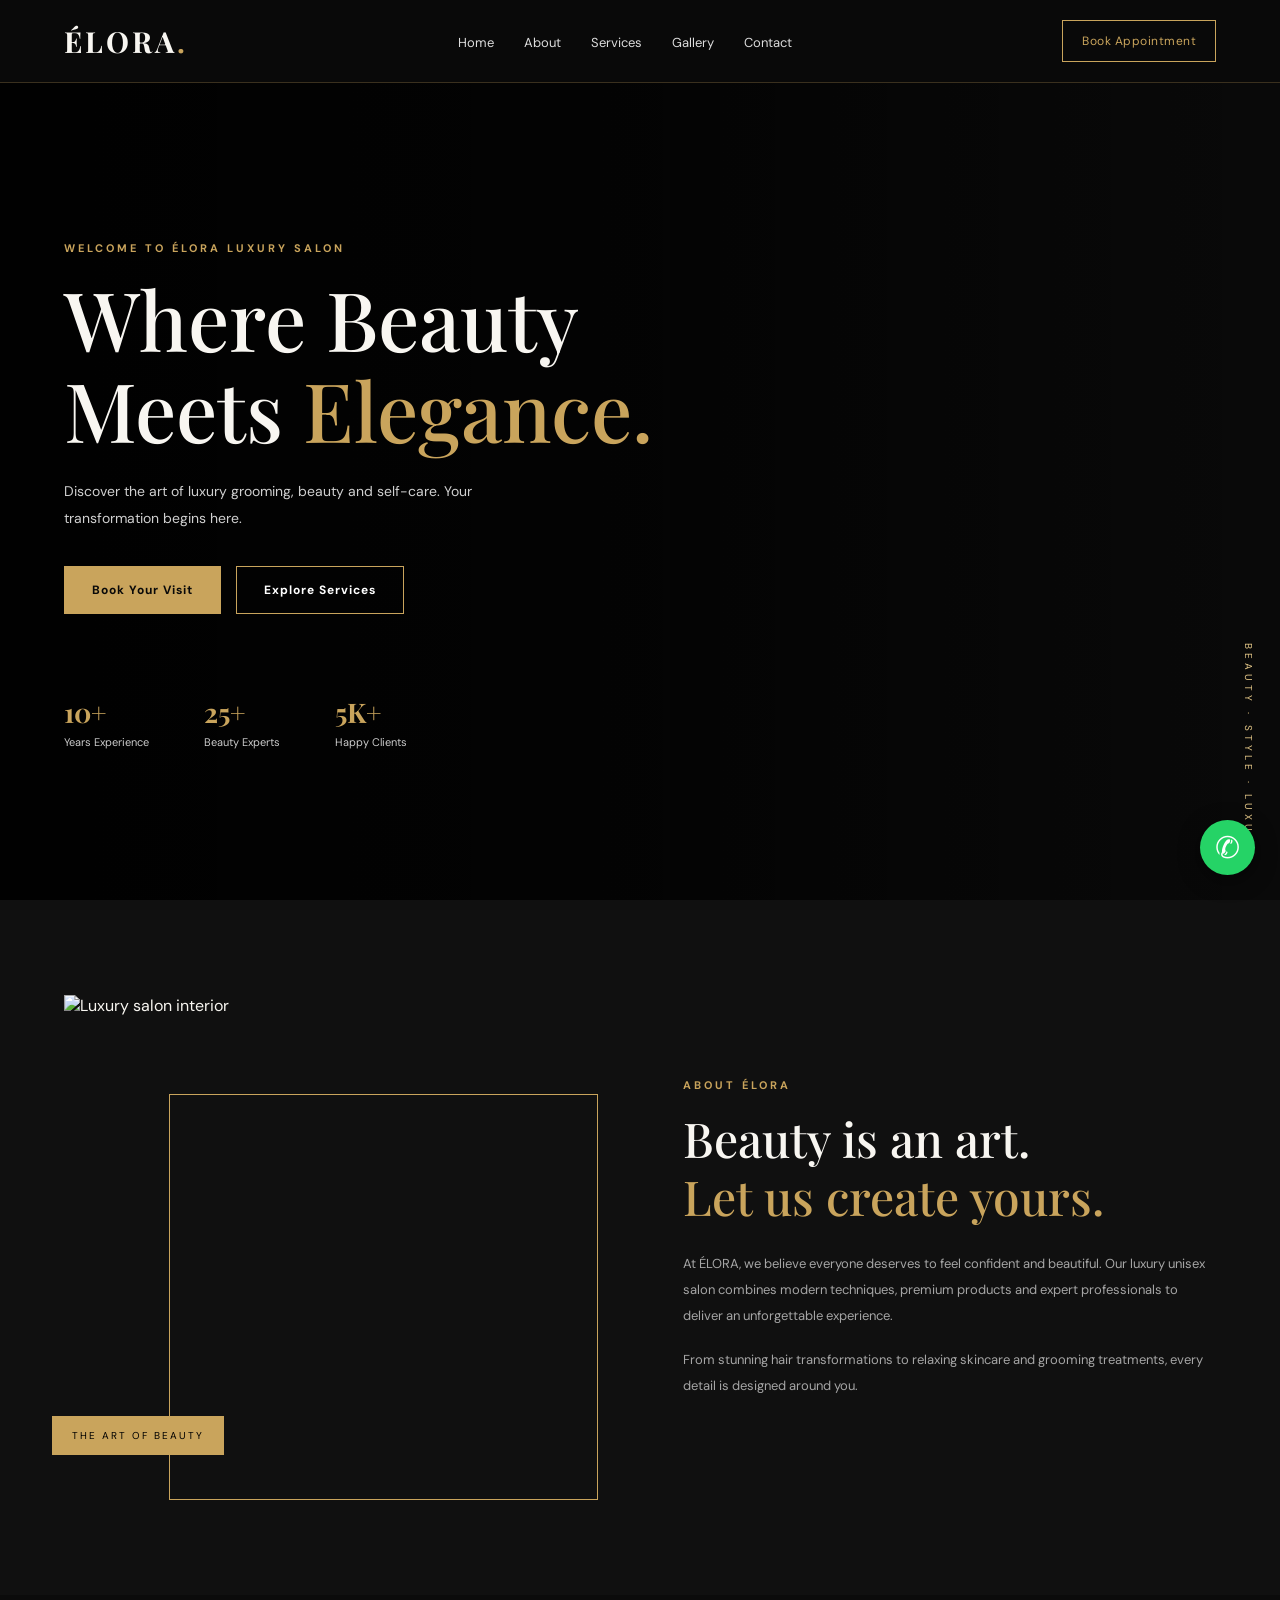
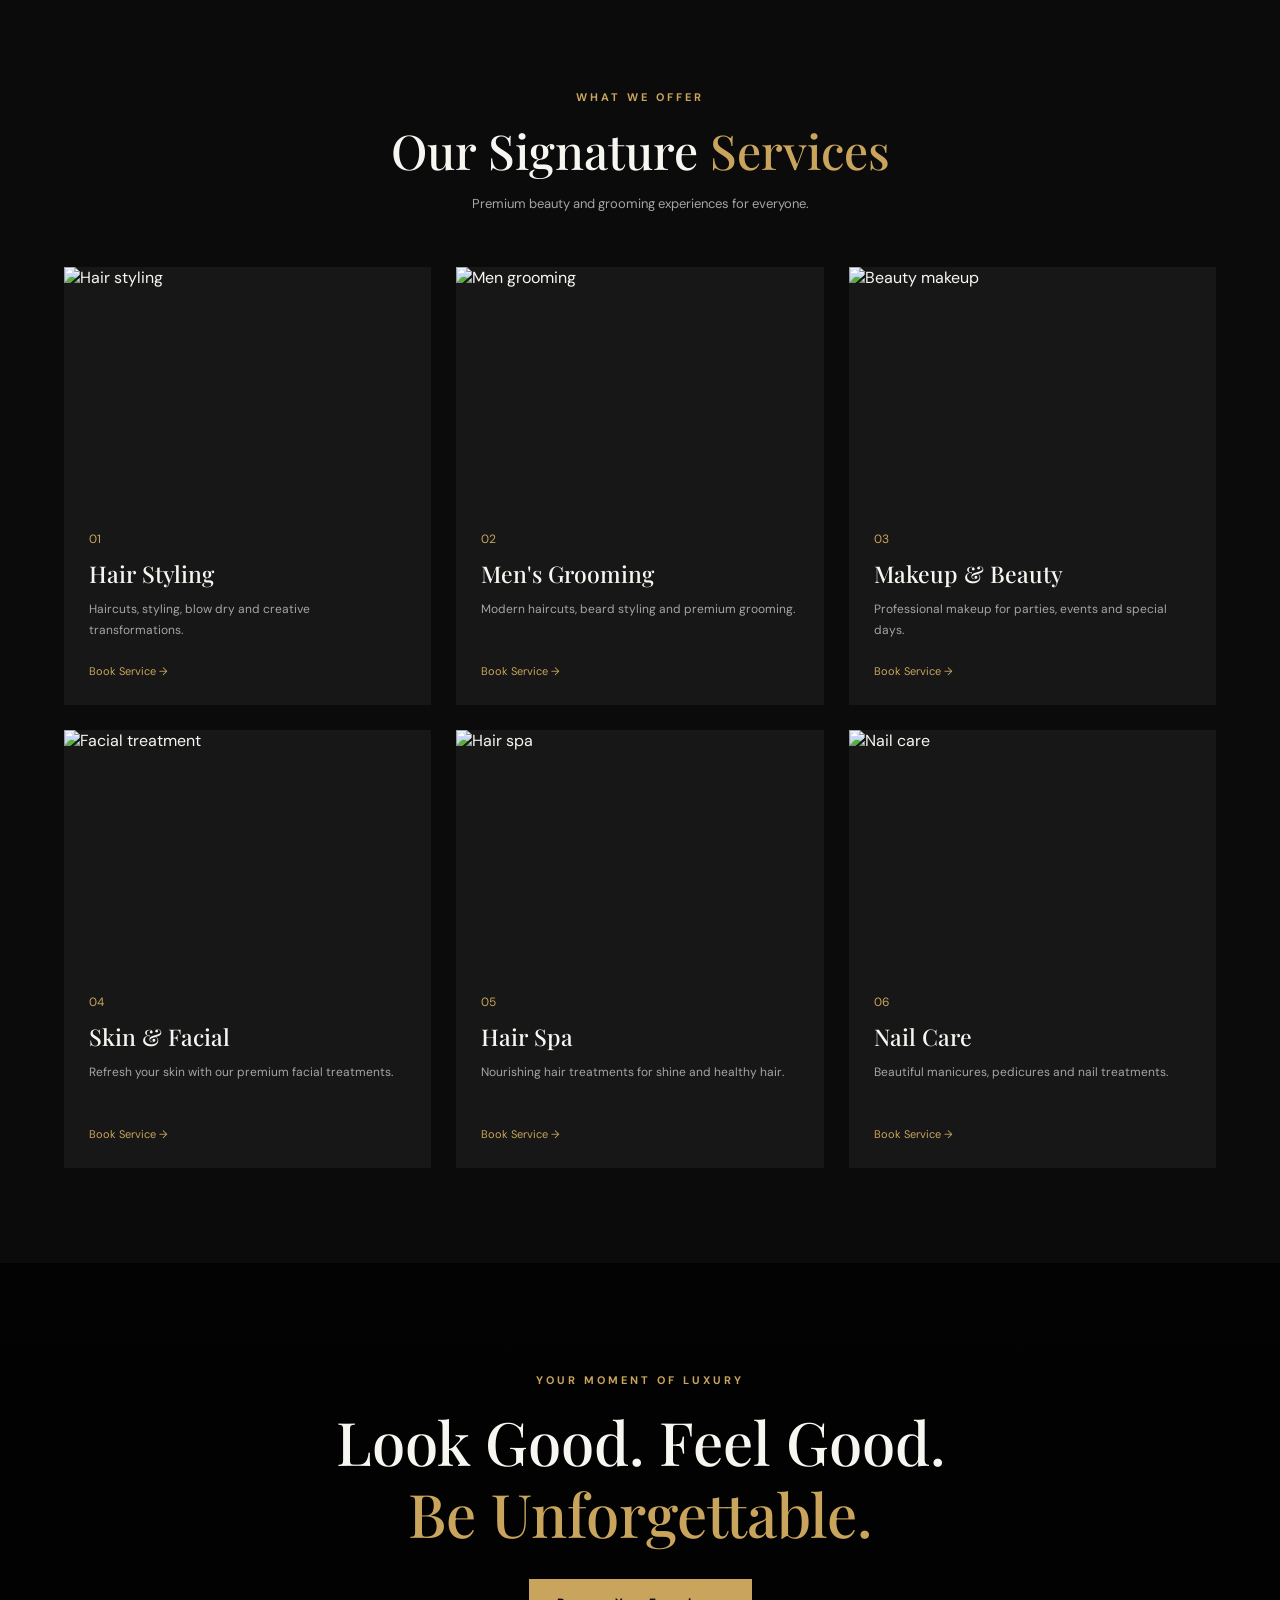
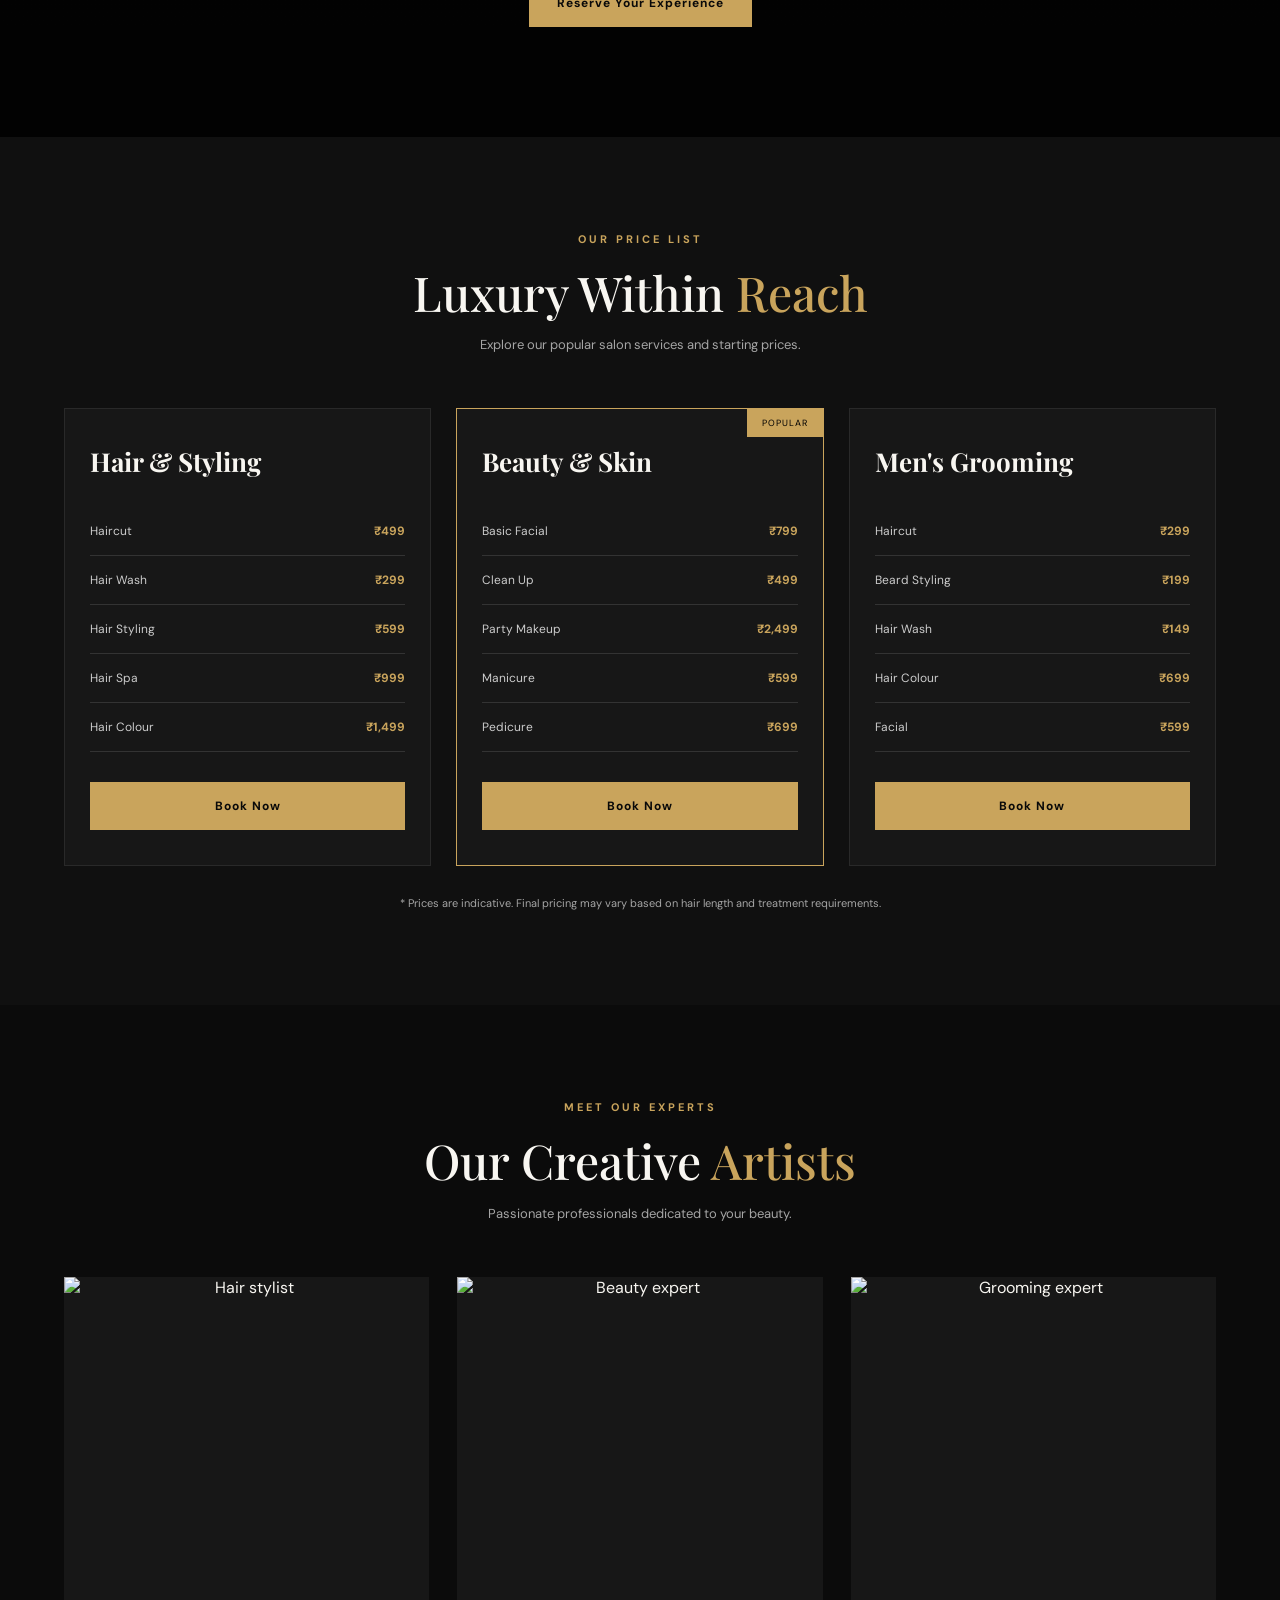
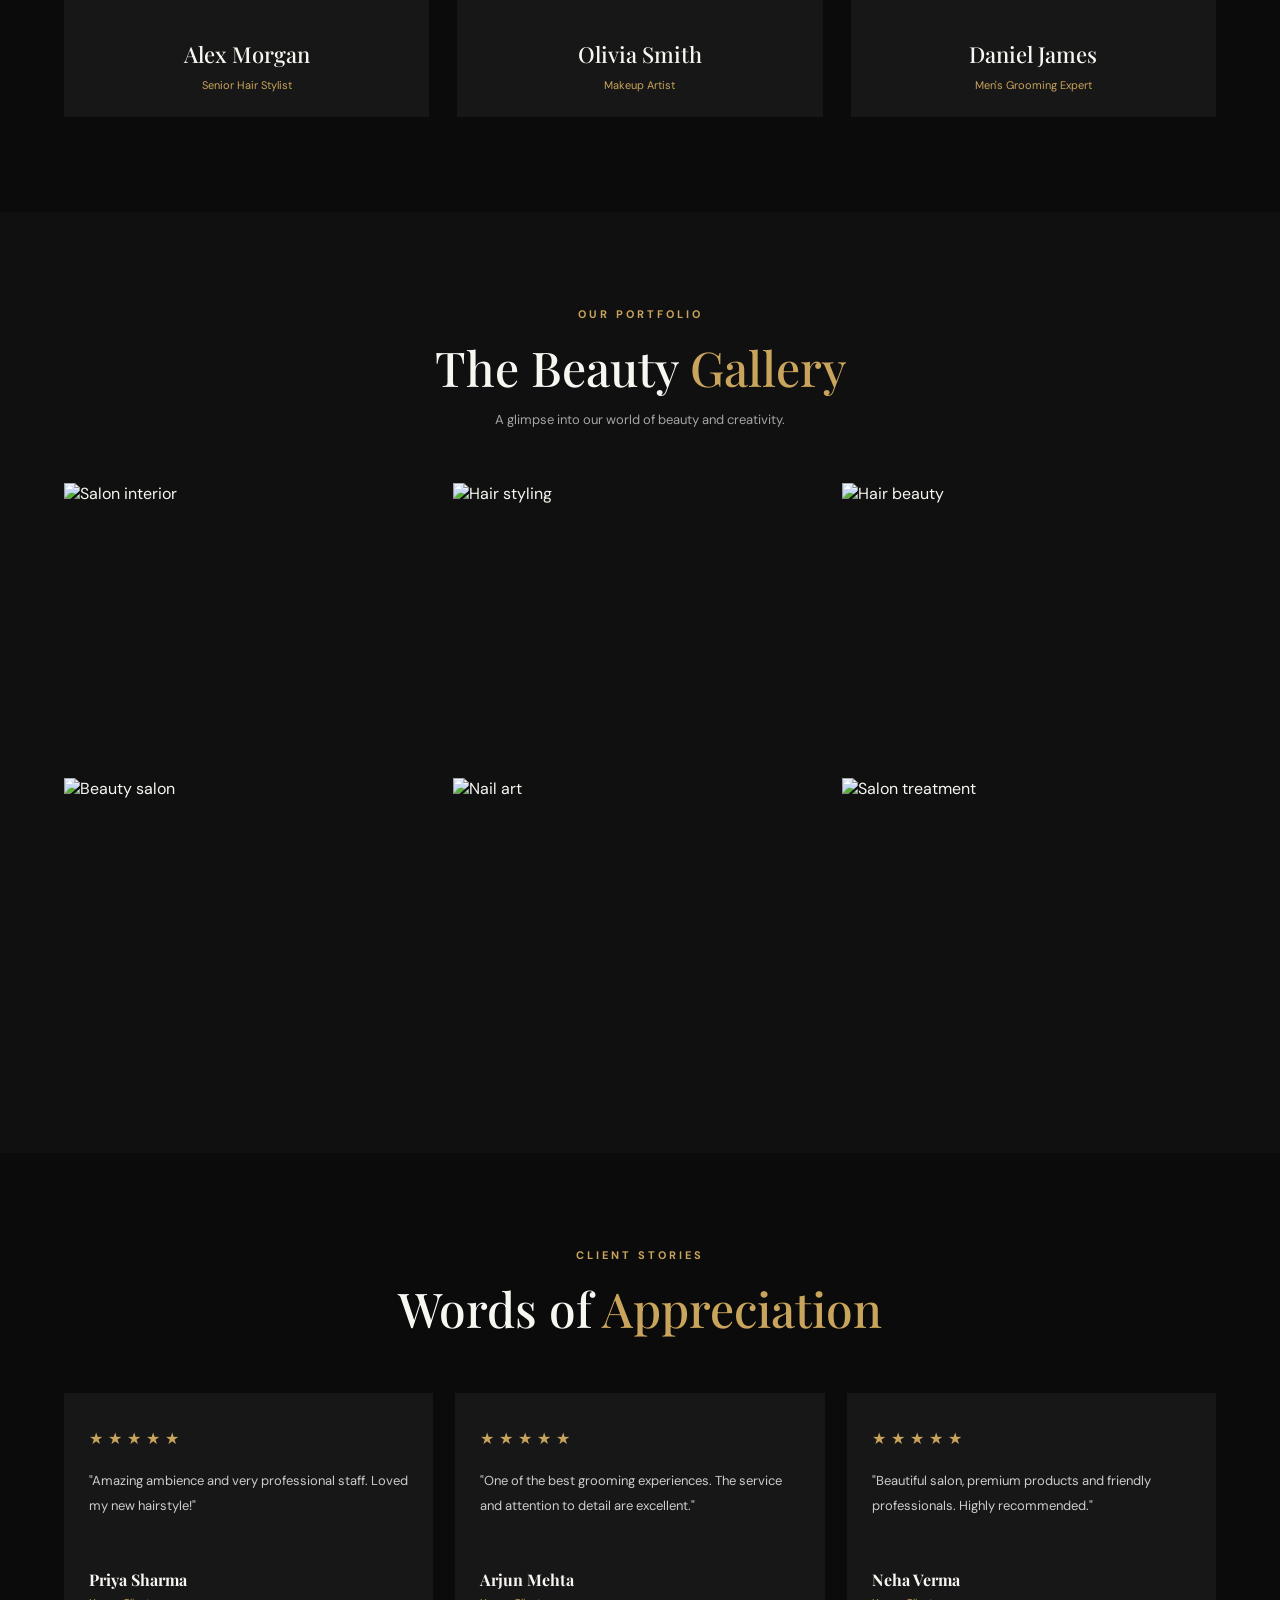
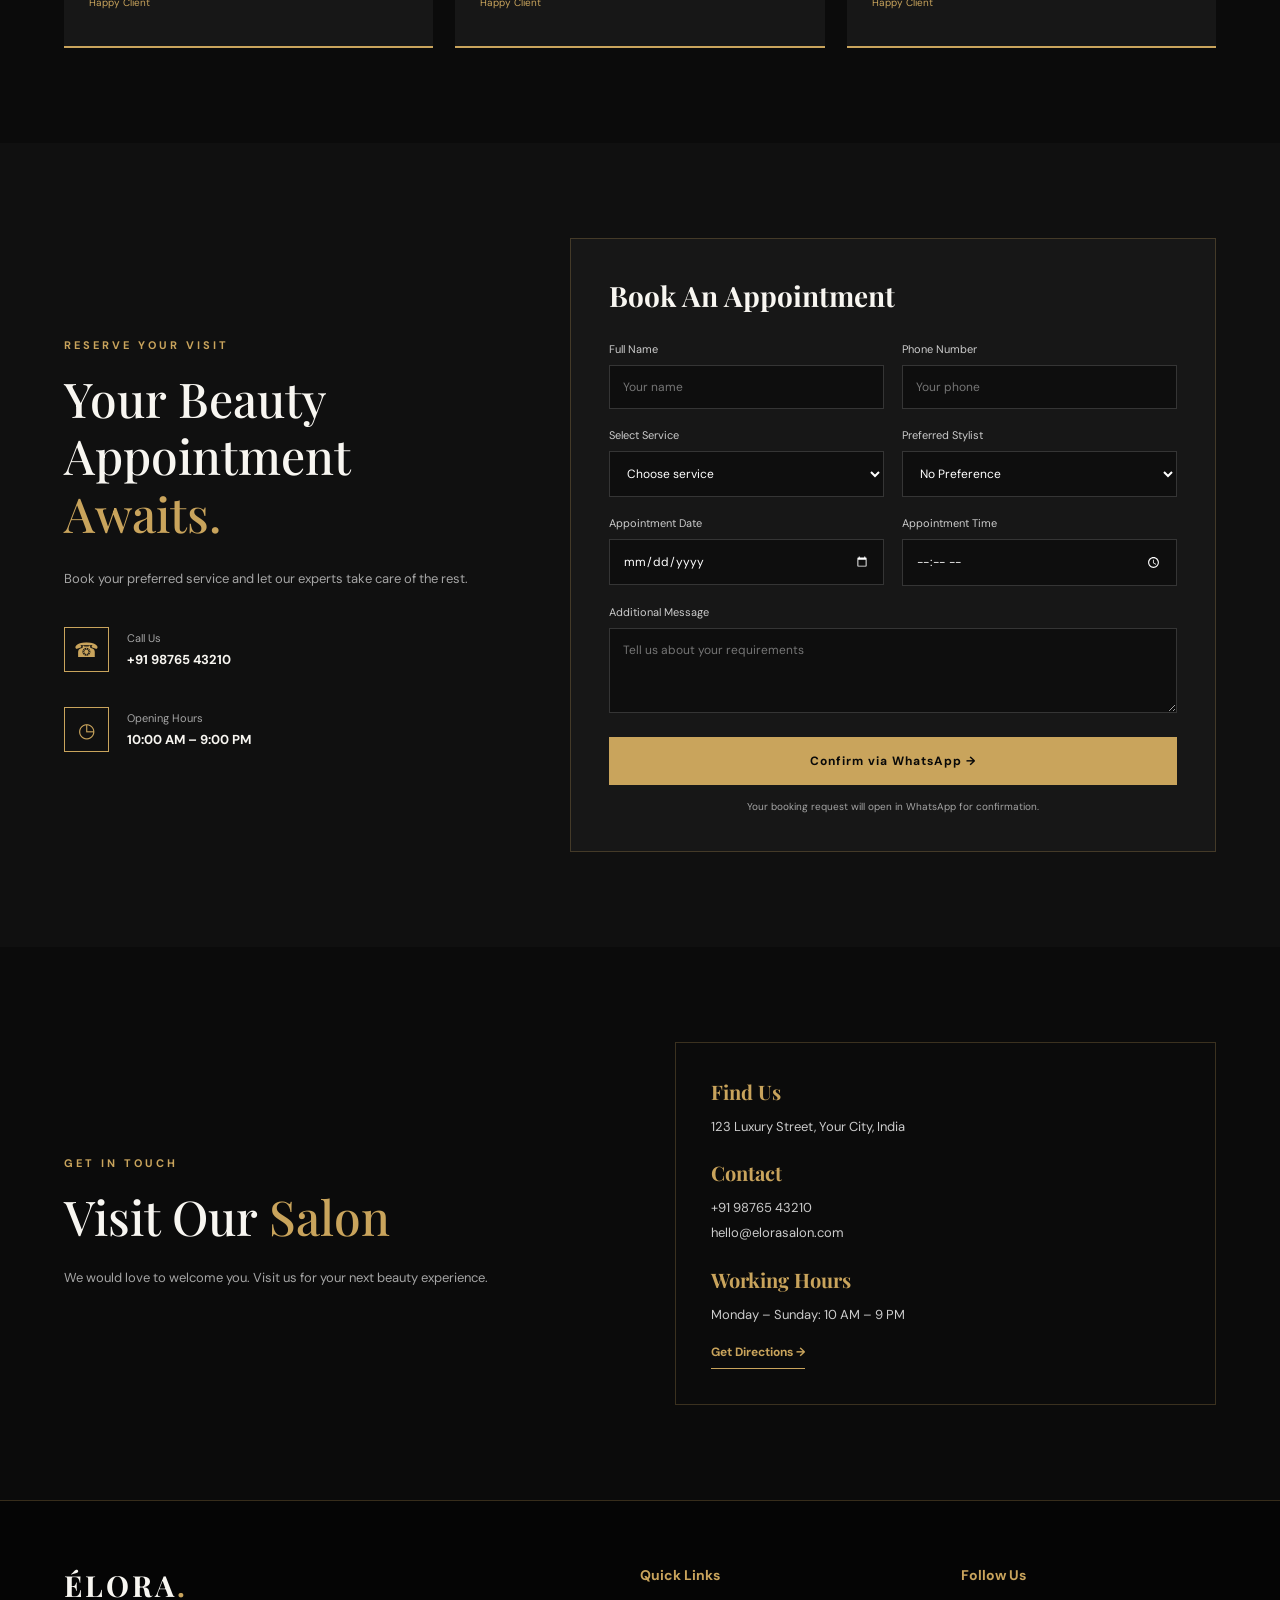
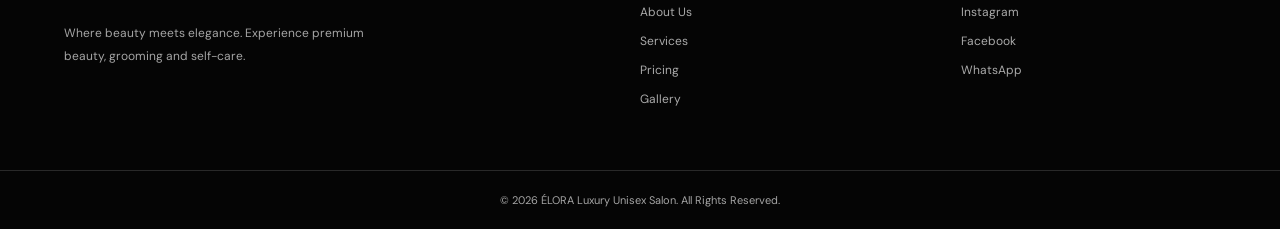
==== index.html @ eaf3b462 "intial website" ====
<!DOCTYPE html>
<html lang="en">
<head>
    <meta charset="UTF-8">
    <meta name="viewport" content="width=device-width, initial-scale=1.0">
    <meta name="description" content="Experience luxury hair, beauty, skincare and grooming services at our premium unisex salon.">
    <title>ÉLORA | Luxury Unisex Salon</title>

    <link rel="preconnect" href="https://fonts.googleapis.com">
    <link rel="preconnect" href="https://fonts.gstatic.com" crossorigin>
    <link href="https://fonts.googleapis.com/css2?family=DM+Sans:wght@400;500;600;700&family=Playfair+Display:wght@400;500;600;700&display=swap" rel="stylesheet">

    <link rel="stylesheet" href="style.css">
</head>
<body>

<!-- PRELOADER -->
<div class="loader" id="loader">
    <h2>ÉLORA<span>.</span></h2>
</div>

<!-- NAVBAR -->
<header class="header" id="header">
    <nav class="navbar container">
        <a href="#home" class="logo">ÉLORA<span>.</span></a>

        <ul class="nav-links" id="navLinks">
            <li><a href="#home">Home</a></li>
            <li><a href="about.html">About</a></li>
            <li><a href="service.html">Services</a></li>
            <li><a href="gallery.html">Gallery</a></li>
            <li><a href="contact.html">Contact</a></li>
        </ul>

        <a href="appointment.html" class="nav-btn">Book Appointment</a>

        <button class="menu-toggle" id="menuToggle" aria-label="Open navigation">
            <span></span><span></span><span></span>
        </button>
    </nav>
</header>

<!-- HERO -->
<section class="hero" id="home">
    <div class="hero-overlay"></div>
    <div class="container hero-content">
        <p class="eyebrow">WELCOME TO ÉLORA LUXURY SALON</p>
        <h1>Where Beauty<br>Meets <span>Elegance.</span></h1>
        <p class="hero-desc">
            Discover the art of luxury grooming, beauty and self-care.
            Your transformation begins here.
        </p>

        <div class="hero-buttons">
            <a href="appointment.html" class="btn btn-gold">Book Your Visit</a>
            <a href="service.html" class="btn btn-outline">Explore Services</a>
        </div>

        <div class="hero-bottom">
            <div><strong>10+</strong><small>Years Experience</small></div>
            <div><strong>25+</strong><small>Beauty Experts</small></div>
            <div><strong>5K+</strong><small>Happy Clients</small></div>
        </div>
    </div>
    <div class="hero-side-text">BEAUTY · STYLE · LUXURY</div>
</section>

<!-- ABOUT -->
<section class="about section-padding" id="about">
    <div class="container about-grid">
        <div class="about-image">
            <img src="https://images.unsplash.com/photo-1560066984-138dadb4c035?auto=format&fit=crop&w=900&q=85" alt="Luxury salon interior">
            <div class="image-label">THE ART OF BEAUTY</div>
        </div>

        <div class="about-content">
            <p class="eyebrow">ABOUT ÉLORA</p>
            <h2>Beauty is an art.<br><span>Let us create yours.</span></h2>
            <p>
                At ÉLORA, we believe everyone deserves to feel confident
                and beautiful. Our luxury unisex salon combines modern
                techniques, premium products and expert professionals
                to deliver an unforgettable experience.
            </p>
            <p>
                From stunning hair transformations to relaxing skincare
                and grooming treatments, every detail is designed around you.
            </p>
        </div>
    </div>
</section>

<!-- SERVICES -->
<section class="services section-padding" id="services">
    <div class="container">
        <div class="section-heading">
            <p class="eyebrow">WHAT WE OFFER</p>
            <h2>Our Signature <span>Services</span></h2>
            <p>Premium beauty and grooming experiences for everyone.</p>
        </div>

        <div class="service-grid">

            <article class="service-card">
                <img src="https://images.unsplash.com/photo-1562322140-8baeececf3df?auto=format&fit=crop&w=700&q=85" alt="Hair styling">
                <div class="service-info">
                    <span>01</span>
                    <h3>Hair Styling</h3>
                    <p>Haircuts, styling, blow dry and creative transformations.</p>
                    <a href="appointment.html">Book Service →</a>
                </div>
            </article>

            <article class="service-card">
                <img src="https://images.unsplash.com/photo-1621605815971-fbc98d665033?auto=format&fit=crop&w=700&q=85" alt="Men grooming">
                <div class="service-info">
                    <span>02</span>
                    <h3>Men's Grooming</h3>
                    <p>Modern haircuts, beard styling and premium grooming.</p>
                    <a href="appointment.html">Book Service →</a>
                </div>
            </article>

            <article class="service-card">
                <img src="https://images.unsplash.com/photo-1487412947147-5cebf100ffc2?auto=format&fit=crop&w=700&q=85" alt="Beauty makeup">
                <div class="service-info">
                    <span>03</span>
                    <h3>Makeup & Beauty</h3>
                    <p>Professional makeup for parties, events and special days.</p>
                    <a href="appointment.html">Book Service →</a>
                </div>
            </article>

            <article class="service-card">
                <img src="https://images.unsplash.com/photo-1570172619644-dfd03ed5d881?auto=format&fit=crop&w=700&q=85" alt="Facial treatment">
                <div class="service-info">
                    <span>04</span>
                    <h3>Skin & Facial</h3>
                    <p>Refresh your skin with our premium facial treatments.</p>
                    <a href="appointment.html">Book Service →</a>
                </div>
            </article>

            <article class="service-card">
                <img src="https://images.unsplash.com/photo-1519415510236-718bdfcd89c8?auto=format&fit=crop&w=700&q=85" alt="Hair spa">
                <div class="service-info">
                    <span>05</span>
                    <h3>Hair Spa</h3>
                    <p>Nourishing hair treatments for shine and healthy hair.</p>
                    <a href="appointment.html">Book Service →</a>
                </div>
            </article>

            <article class="service-card">
                <img src="https://images.unsplash.com/photo-1516975080664-ed2fc6a32937?auto=format&fit=crop&w=700&q=85" alt="Nail care">
                <div class="service-info">
                    <span>06</span>
                    <h3>Nail Care</h3>
                    <p>Beautiful manicures, pedicures and nail treatments.</p>
                    <a href="appointment.html">Book Service →</a>
                </div>
            </article>

        </div>
    </div>
</section>

<!-- EXPERIENCE BANNER -->
<section class="experience">
    <div class="container experience-content">
        <p class="eyebrow">YOUR MOMENT OF LUXURY</p>
        <h2>Look Good. Feel Good.<br><span>Be Unforgettable.</span></h2>
        <a href="appointment.html" class="btn btn-gold">Reserve Your Experience</a>
    </div>
</section>

<!-- PRICING -->
<section class="pricing section-padding" id="pricing">
    <div class="container">
        <div class="section-heading">
            <p class="eyebrow">OUR PRICE LIST</p>
            <h2>Luxury Within <span>Reach</span></h2>
            <p>Explore our popular salon services and starting prices.</p>
        </div>

        <div class="price-grid">
            <div class="price-card">
                <h3>Hair & Styling</h3>
                <div class="price-item"><span>Haircut</span><strong>₹499</strong></div>
                <div class="price-item"><span>Hair Wash</span><strong>₹299</strong></div>
                <div class="price-item"><span>Hair Styling</span><strong>₹599</strong></div>
                <div class="price-item"><span>Hair Spa</span><strong>₹999</strong></div>
                <div class="price-item"><span>Hair Colour</span><strong>₹1,499</strong></div>
                <a href="appointment.html" class="btn btn-gold full-btn">Book Now</a>
            </div>

            <div class="price-card featured">
                <div class="popular">POPULAR</div>
                <h3>Beauty & Skin</h3>
                <div class="price-item"><span>Basic Facial</span><strong>₹799</strong></div>
                <div class="price-item"><span>Clean Up</span><strong>₹499</strong></div>
                <div class="price-item"><span>Party Makeup</span><strong>₹2,499</strong></div>
                <div class="price-item"><span>Manicure</span><strong>₹599</strong></div>
                <div class="price-item"><span>Pedicure</span><strong>₹699</strong></div>
                <a href="appointment.html" class="btn btn-gold full-btn">Book Now</a>
            </div>

            <div class="price-card">
                <h3>Men's Grooming</h3>
                <div class="price-item"><span>Haircut</span><strong>₹299</strong></div>
                <div class="price-item"><span>Beard Styling</span><strong>₹199</strong></div>
                <div class="price-item"><span>Hair Wash</span><strong>₹149</strong></div>
                <div class="price-item"><span>Hair Colour</span><strong>₹699</strong></div>
                <div class="price-item"><span>Facial</span><strong>₹599</strong></div>
                <a href="appointment.html" class="btn btn-gold full-btn">Book Now</a>
            </div>
        </div>
        <p class="price-note">* Prices are indicative. Final pricing may vary based on hair length and treatment requirements.</p>
    </div>
</section>

<!-- TEAM -->
<section class="team section-padding" id="team">
    <div class="container">
        <div class="section-heading">
            <p class="eyebrow">MEET OUR EXPERTS</p>
            <h2>Our Creative <span>Artists</span></h2>
            <p>Passionate professionals dedicated to your beauty.</p>
        </div>

        <div class="team-grid">
            <div class="team-card">
                <img src="https://images.unsplash.com/photo-1506794778202-cad84cf45f1d?auto=format&fit=crop&w=600&q=85" alt="Hair stylist">
                <h3>Alex Morgan</h3>
                <p>Senior Hair Stylist</p>
            </div>
            <div class="team-card">
                <img src="https://images.unsplash.com/photo-1580489944761-15a19d654956?auto=format&fit=crop&w=600&q=85" alt="Beauty expert">
                <h3>Olivia Smith</h3>
                <p>Makeup Artist</p>
            </div>
            <div class="team-card">
                <img src="https://images.unsplash.com/photo-1500648767791-00dcc994a43e?auto=format&fit=crop&w=600&q=85" alt="Grooming expert">
                <h3>Daniel James</h3>
                <p>Men's Grooming Expert</p>
            </div>
        </div>
    </div>
</section>

<!-- GALLERY -->
<section class="gallery section-padding" id="gallery">
    <div class="container">
        <div class="section-heading">
            <p class="eyebrow">OUR PORTFOLIO</p>
            <h2>The Beauty <span>Gallery</span></h2>
            <p>A glimpse into our world of beauty and creativity.</p>
        </div>

        <div class="gallery-grid">
            <img src="https://images.unsplash.com/photo-1521590832167-7bcbfaa6381f?auto=format&fit=crop&w=800&q=85" alt="Salon interior">
            <img src="https://images.unsplash.com/photo-1522337360788-8b13dee7a37e?auto=format&fit=crop&w=800&q=85" alt="Hair styling">
            <img src="https://images.unsplash.com/photo-1519699047748-de8e457a634e?auto=format&fit=crop&w=800&q=85" alt="Hair beauty">
            <img src="https://images.unsplash.com/photo-1600948836101-f9ffda59d250?auto=format&fit=crop&w=800&q=85" alt="Beauty salon">
            <img src="https://images.unsplash.com/photo-1604654894610-df63bc536371?auto=format&fit=crop&w=800&q=85" alt="Nail art">
            <img src="https://images.unsplash.com/photo-1595476108010-b4d1f102b1b1?auto=format&fit=crop&w=800&q=85" alt="Salon treatment">
        </div>
    </div>
</section>

<!-- TESTIMONIALS -->
<section class="testimonials section-padding">
    <div class="container">
        <div class="section-heading">
            <p class="eyebrow">CLIENT STORIES</p>
            <h2>Words of <span>Appreciation</span></h2>
        </div>

        <div class="testimonial-grid">
            <div class="testimonial-card">
                <div class="stars">★★★★★</div>
                <p>"Amazing ambience and very professional staff. Loved my new hairstyle!"</p>
                <h4>Priya Sharma</h4>
                <small>Happy Client</small>
            </div>
            <div class="testimonial-card">
                <div class="stars">★★★★★</div>
                <p>"One of the best grooming experiences. The service and attention to detail are excellent."</p>
                <h4>Arjun Mehta</h4>
                <small>Happy Client</small>
            </div>
            <div class="testimonial-card">
                <div class="stars">★★★★★</div>
                <p>"Beautiful salon, premium products and friendly professionals. Highly recommended."</p>
                <h4>Neha Verma</h4>
                <small>Happy Client</small>
            </div>
        </div>
    </div>
</section>

<!-- APPOINTMENT -->
<section class="appointment section-padding" id="appointment">
    <div class="container appointment-grid">
        <div class="appointment-info">
            <p class="eyebrow">RESERVE YOUR VISIT</p>
            <h2>Your Beauty<br>Appointment <span>Awaits.</span></h2>
            <p>Book your preferred service and let our experts take care of the rest.</p>

            <div class="contact-detail">
                <span>☎</span>
                <div><small>Call Us</small><strong>+91 98765 43210</strong></div>
            </div>
            <div class="contact-detail">
                <span>◷</span>
                <div><small>Opening Hours</small><strong>10:00 AM – 9:00 PM</strong></div>
            </div>
        </div>

        <form class="booking-form" id="bookingForm">
            <h3>Book An Appointment</h3>

            <div class="form-row">
                <div class="form-group">
                    <label for="name">Full Name</label>
                    <input type="text" id="name" placeholder="Your name" required>
                </div>
                <div class="form-group">
                    <label for="phone">Phone Number</label>
                    <input type="tel" id="phone" placeholder="Your phone" pattern="[0-9]{10}" maxlength="10" required>
                </div>
            </div>

            <div class="form-row">
                <div class="form-group">
                    <label for="service">Select Service</label>
                    <select id="service" required>
                        <option value="">Choose service</option>
                        <option>Hair Styling</option>
                        <option>Men's Grooming</option>
                        <option>Makeup & Beauty</option>
                        <option>Skin & Facial</option>
                        <option>Hair Spa</option>
                        <option>Nail Care</option>
                    </select>
                </div>
                <div class="form-group">
                    <label for="stylist">Preferred Stylist</label>
                    <select id="stylist">
                        <option>No Preference</option>
                        <option>Alex Morgan</option>
                        <option>Olivia Smith</option>
                        <option>Daniel James</option>
                    </select>
                </div>
            </div>

            <div class="form-row">
                <div class="form-group">
                    <label for="date">Appointment Date</label>
                    <input type="date" id="date" required>
                </div>
                <div class="form-group">
                    <label for="time">Appointment Time</label>
                    <input type="time" id="time" required>
                </div>
            </div>

            <div class="form-group">
                <label for="message">Additional Message</label>
                <textarea id="message" rows="3" placeholder="Tell us about your requirements"></textarea>
            </div>

            <button type="submit" class="btn btn-gold full-btn">Confirm via WhatsApp →</button>
            <p class="form-note">Your booking request will open in WhatsApp for confirmation.</p>
        </form>
    </div>
</section>

<!-- CONTACT -->
<section class="contact section-padding" id="contact">
    <div class="container contact-grid">
        <div>
            <p class="eyebrow">GET IN TOUCH</p>
            <h2>Visit Our <span>Salon</span></h2>
            <p>We would love to welcome you. Visit us for your next beauty experience.</p>
        </div>

        <div class="contact-box">
            <h3>Find Us</h3>
            <p>123 Luxury Street, Your City, India</p>
            <h3>Contact</h3>
            <p>+91 98765 43210</p>
            <p>hello@elorasalon.com</p>
            <h3>Working Hours</h3>
            <p>Monday – Sunday: 10 AM – 9 PM</p>
            <a href="https://www.google.com/maps/search/?api=1&query=salon+near+me" target="_blank" rel="noopener" class="text-link">Get Directions →</a>
        </div>
    </div>
</section>

<!-- FOOTER -->
<footer class="footer">
    <div class="container footer-grid">
        <div>
            <a href="#home" class="logo">ÉLORA<span>.</span></a>
            <p>Where beauty meets elegance. Experience premium beauty, grooming and self-care.</p>
        </div>
        <div>
            <h4>Quick Links</h4>
            <a href="about.html">About Us</a>
            <a href="service.html">Services</a>
            <a href="#pricing">Pricing</a>
            <a href="gallery.html">Gallery</a>
        </div>
        <div>
            <h4>Follow Us</h4>
            <a href="https://instagram.com/" target="_blank" rel="noopener">Instagram</a>
            <a href="https://facebook.com/" target="_blank" rel="noopener">Facebook</a>
            <a href="https://wa.me/919876543210" target="_blank" rel="noopener">WhatsApp</a>
        </div>
    </div>
    <div class="copyright">
        © <span id="year"></span> ÉLORA Luxury Unisex Salon. All Rights Reserved.
    </div>
</footer>

<!-- WHATSAPP FLOAT -->
<a href="https://wa.me/919876543210" class="whatsapp-float" target="_blank" rel="noopener" aria-label="Chat on WhatsApp">✆</a>

<script src="script.js"></script>
</body>
</html>
---- style.css ----
:root {
    --black: #0b0b0b;
    --dark: #111111;
    --card: #171717;
    --gold: #c9a45c;
    --light-gold: #e6c989;
    --white: #f8f6f1;
    --gray: #a5a5a5;
    --border: rgba(201,164,92,.25);
}

* {
    margin: 0;
    padding: 0;
    box-sizing: border-box;
}

html {
    scroll-behavior: smooth;
    scroll-padding-top: 90px;
}

body {
    background: var(--black);
    color: var(--white);
    font-family: 'DM Sans', sans-serif;
    overflow-x: hidden;
}

a { text-decoration: none; color: inherit; }
img { display: block; width: 100%; }
button, input, select, textarea { font: inherit; }

.container {
    width: min(1160px, 90%);
    margin: auto;
}

.section-padding {
    padding: 95px 0;
}

h1, h2, h3, .logo {
    font-family: 'Playfair Display', serif;
}

h2 {
    font-size: clamp(32px, 4vw, 48px);
    line-height: 1.2;
    font-weight: 500;
}

h2 span, .logo span {
    color: var(--gold);
}

.eyebrow {
    color: var(--gold);
    letter-spacing: 3px;
    font-size: 11px;
    font-weight: 700;
    margin-bottom: 18px;
}

/* LOADER */

.loader {
    position: fixed;
    inset: 0;
    z-index: 9999;
    display: grid;
    place-items: center;
    background: var(--black);
    transition: opacity .5s, visibility .5s;
}

.loader h2 {
    font-size: 40px;
    letter-spacing: 4px;
}

.loader h2 span { color: var(--gold); }

.loader.hide {
    opacity: 0;
    visibility: hidden;
}

/* NAVBAR */

.header {
    position: fixed;
    top: 0;
    width: 100%;
    z-index: 1000;
    background: rgba(10,10,10,.94);
    border-bottom: 1px solid var(--border);
    backdrop-filter: blur(12px);
}

.navbar {
    height: 82px;
    display: flex;
    align-items: center;
    justify-content: space-between;
}

.logo {
    font-size: 29px;
    font-weight: 700;
    letter-spacing: 3px;
}

.nav-links {
    display: flex;
    align-items: center;
    gap: 30px;
    list-style: none;
}

.nav-links a {
    color: #ddd;
    font-size: 13px;
    transition: .3s;
}

.nav-links a:hover { color: var(--gold); }

.nav-btn {
    border: 1px solid var(--gold);
    color: var(--gold);
    padding: 12px 19px;
    font-size: 12px;
    letter-spacing: .5px;
    transition: .3s;
}

.nav-btn:hover {
    background: var(--gold);
    color: #000;
}

.menu-toggle {
    display: none;
    background: none;
    border: 0;
    cursor: pointer;
}

.menu-toggle span {
    display: block;
    width: 25px;
    height: 2px;
    background: var(--gold);
    margin: 6px;
}

/* BUTTONS */

.btn {
    display: inline-flex;
    justify-content: center;
    align-items: center;
    padding: 15px 27px;
    font-size: 12px;
    font-weight: 700;
    letter-spacing: 1px;
    transition: .3s;
    cursor: pointer;
    border: 1px solid var(--gold);
}

.btn-gold {
    background: var(--gold);
    color: #090909;
}

.btn-gold:hover {
    background: var(--light-gold);
    transform: translateY(-3px);
}

.btn-outline {
    color: white;
    background: transparent;
}

.btn-outline:hover {
    color: var(--gold);
    background: rgba(201,164,92,.1);
}

.full-btn { width: 100%; }

/* HERO */

.hero {
    min-height: 760px;
    height: 100vh;
    max-height: 900px;
    position: relative;
    display: flex;
    align-items: center;
    background:
    url('https://images.unsplash.com/photo-1521590832167-7bcbfaa6381f?auto=format&fit=crop&w=2000&q=90')
    center 40% / cover no-repeat;
}

.hero-overlay {
    position: absolute;
    inset: 0;
    background: linear-gradient(90deg, rgba(0,0,0,.94) 0%, rgba(0,0,0,.72) 48%, rgba(0,0,0,.18) 100%);
}

.hero-content {
    position: relative;
    z-index: 1;
    padding-top: 90px;
}

.hero h1 {
    font-size: clamp(48px, 7vw, 82px);
    font-weight: 500;
    line-height: 1.12;
    margin-bottom: 22px;
}

.hero h1 span { color: var(--gold); }

.hero-desc {
    color: #d0d0d0;
    max-width: 490px;
    line-height: 1.9;
    font-size: 14px;
}

.hero-buttons {
    display: flex;
    gap: 15px;
    margin-top: 35px;
    flex-wrap: wrap;
}

.hero-bottom {
    display: flex;
    gap: 55px;
    margin-top: 80px;
}

.hero-bottom div {
    display: flex;
    flex-direction: column;
    gap: 5px;
}

.hero-bottom strong {
    font-family: 'Playfair Display';
    font-size: 27px;
    color: var(--gold);
}

.hero-bottom small {
    font-size: 11px;
    color: #ccc;
}

.hero-side-text {
    position: absolute;
    right: 25px;
    bottom: 45px;
    writing-mode: vertical-rl;
    font-size: 10px;
    letter-spacing: 4px;
    color: var(--light-gold);
}

/* SECTION HEADING */

.section-heading {
    text-align: center;
    margin-bottom: 55px;
}

.section-heading > p:last-child {
    color: var(--gray);
    font-size: 13px;
    margin-top: 15px;
}

/* ABOUT */

.about { background: #101010; }

.about-grid {
    display: grid;
    grid-template-columns: 1fr 1fr;
    gap: 85px;
    align-items: center;
}

.about-image {
    position: relative;
    padding: 0 25px 25px 0;
}

.about-image::before {
    content: '';
    position: absolute;
    right: 0;
    bottom: 0;
    width: 80%;
    height: 80%;
    border: 1px solid var(--gold);
}

.about-image img {
    position: relative;
    z-index: 1;
    height: 480px;
    object-fit: cover;
}

.image-label {
    position: absolute;
    z-index: 2;
    left: -12px;
    bottom: 45px;
    background: var(--gold);
    color: #000;
    padding: 13px 20px;
    font-size: 10px;
    letter-spacing: 2px;
}

.about-content h2 { margin-bottom: 25px; }

.about-content > p:not(.eyebrow) {
    color: var(--gray);
    line-height: 2;
    font-size: 13px;
    margin-bottom: 18px;
}

.text-link {
    display: inline-block;
    margin-top: 17px;
    color: var(--gold);
    font-size: 12px;
    font-weight: 700;
    border-bottom: 1px solid var(--gold);
    padding-bottom: 8px;
}

/* SERVICES */

.service-grid {
    display: grid;
    grid-template-columns: repeat(3, 1fr);
    gap: 25px;
}

.service-card {
    background: var(--card);
    overflow: hidden;
    transition: .35s;
}

.service-card:hover {
    transform: translateY(-8px);
}

.service-card img {
    height: 235px;
    object-fit: cover;
    transition: .5s;
}

.service-card:hover img { transform: scale(1.05); }

.service-info { padding: 25px; }

.service-info > span {
    color: var(--gold);
    font-size: 12px;
}

.service-info h3 {
    font-size: 23px;
    font-weight: 500;
    margin: 10px 0;
}

.service-info p {
    color: var(--gray);
    font-size: 12px;
    line-height: 1.8;
    min-height: 45px;
}

.service-info a {
    display: inline-block;
    color: var(--gold);
    font-size: 11px;
    margin-top: 20px;
}

/* EXPERIENCE */

.experience {
    padding: 110px 0;
    text-align: center;
    background:
    linear-gradient(rgba(0,0,0,.77), rgba(0,0,0,.83)),
    url('https://images.unsplash.com/photo-1560066984-138dadb4c035?auto=format&fit=crop&w=1800&q=85') center/cover fixed;
}

.experience h2 {
    font-size: clamp(38px, 5vw, 60px);
    margin-bottom: 30px;
}

.experience h2 span { color: var(--gold); }

/* PRICING */

.pricing { background: #101010; }

.price-grid {
    display: grid;
    grid-template-columns: repeat(3, 1fr);
    gap: 25px;
    align-items: stretch;
}

.price-card {
    background: var(--card);
    border: 1px solid #292929;
    padding: 35px 25px;
    position: relative;
}

.price-card.featured {
    border: 1px solid var(--gold);
}

.price-card h3 {
    font-size: 26px;
    margin-bottom: 28px;
}

.price-item {
    display: flex;
    justify-content: space-between;
    padding: 16px 0;
    border-bottom: 1px solid #333;
    font-size: 12px;
    color: #ccc;
}

.price-item strong { color: var(--gold); }

.price-card .btn { margin-top: 30px; }

.popular {
    position: absolute;
    right: 0;
    top: 0;
    background: var(--gold);
    color: #000;
    padding: 8px 15px;
    font-size: 9px;
    letter-spacing: 1px;
}

.price-note {
    color: var(--gray);
    font-size: 11px;
    text-align: center;
    margin-top: 30px;
}

/* TEAM */

.team-grid {
    display: grid;
    grid-template-columns: repeat(3, 1fr);
    gap: 28px;
}

.team-card {
    text-align: center;
    background: var(--card);
    padding-bottom: 25px;
}

.team-card img {
    height: 340px;
    object-fit: cover;
    object-position: center 30%;
    margin-bottom: 22px;
}

.team-card h3 {
    font-size: 22px;
    font-weight: 500;
}

.team-card p {
    color: var(--gold);
    font-size: 11px;
    margin-top: 9px;
}

/* GALLERY */

.gallery { background: #101010; }

.gallery-grid {
    display: grid;
    grid-template-columns: repeat(3, 1fr);
    gap: 15px;
}

.gallery-grid img {
    height: 280px;
    object-fit: cover;
    transition: .4s;
    cursor: pointer;
}

.gallery-grid img:hover {
    opacity: .75;
    transform: scale(.98);
}

/* TESTIMONIALS */

.testimonial-grid {
    display: grid;
    grid-template-columns: repeat(3, 1fr);
    gap: 22px;
}

.testimonial-card {
    background: var(--card);
    padding: 35px 25px;
    border-bottom: 2px solid var(--gold);
}

.stars {
    color: var(--gold);
    letter-spacing: 5px;
    margin-bottom: 20px;
}

.testimonial-card p {
    font-size: 13px;
    line-height: 1.9;
    color: #ccc;
    min-height: 80px;
}

.testimonial-card h4 {
    margin-top: 20px;
    font-family: 'Playfair Display';
}

.testimonial-card small {
    color: var(--gold);
    font-size: 10px;
}

/* APPOINTMENT */

.appointment { background: #101010; }

.appointment-grid {
    display: grid;
    grid-template-columns: .8fr 1.2fr;
    gap: 75px;
    align-items: center;
}

.appointment-info h2 { margin-bottom: 25px; }

.appointment-info > p:not(.eyebrow) {
    color: var(--gray);
    font-size: 13px;
    line-height: 1.9;
}

.contact-detail {
    display: flex;
    align-items: center;
    gap: 18px;
    margin-top: 35px;
}

.contact-detail > span {
    width: 45px;
    height: 45px;
    display: grid;
    place-items: center;
    border: 1px solid var(--gold);
    color: var(--gold);
    font-size: 20px;
}

.contact-detail div {
    display: flex;
    flex-direction: column;
    gap: 6px;
}

.contact-detail small {
    color: var(--gray);
    font-size: 11px;
}

.contact-detail strong { font-size: 13px; }

.booking-form {
    background: var(--card);
    border: 1px solid var(--border);
    padding: 38px;
}

.booking-form h3 {
    font-size: 28px;
    margin-bottom: 28px;
}

.form-row {
    display: grid;
    grid-template-columns: 1fr 1fr;
    gap: 18px;
}

.form-group { margin-bottom: 19px; }

.form-group label {
    display: block;
    color: #ccc;
    font-size: 11px;
    margin-bottom: 9px;
}

.form-group input,
.form-group select,
.form-group textarea {
    width: 100%;
    padding: 13px;
    background: #0e0e0e;
    color: white;
    border: 1px solid #353535;
    outline: none;
    font-size: 12px;
    border-radius: 0;
}

.form-group input:focus,
.form-group select:focus,
.form-group textarea:focus {
    border-color: var(--gold);
}

.form-group input[type="date"],
.form-group input[type="time"] {
    color-scheme: dark;
}

.form-group select option { background: #111; }

.form-group textarea {
    resize: vertical;
    min-height: 85px;
}

.form-note {
    color: var(--gray);
    font-size: 10px;
    text-align: center;
    margin-top: 15px;
}

/* CONTACT */

.contact-grid {
    display: grid;
    grid-template-columns: 1fr 1fr;
    gap: 70px;
    align-items: center;
}

.contact-grid > div:first-child > p:last-child {
    color: var(--gray);
    line-height: 1.9;
    font-size: 13px;
    margin-top: 20px;
}

.contact-box {
    border: 1px solid var(--border);
    padding: 35px;
}

.contact-box h3 {
    color: var(--gold);
    font-size: 20px;
    margin: 20px 0 10px;
}

.contact-box h3:first-child { margin-top: 0; }

.contact-box p {
    color: #ccc;
    font-size: 13px;
    line-height: 1.9;
}

/* FOOTER */

.footer {
    background: #050505;
    border-top: 1px solid var(--border);
    padding-top: 65px;
}

.footer-grid {
    display: grid;
    grid-template-columns: 2fr 1fr 1fr;
    gap: 65px;
    padding-bottom: 50px;
}

.footer-grid p {
    color: var(--gray);
    font-size: 12px;
    line-height: 1.9;
    max-width: 320px;
    margin-top: 18px;
}

.footer-grid h4 {
    color: var(--gold);
    margin-bottom: 20px;
    font-size: 14px;
}

.footer-grid > div:not(:first-child) a {
    display: block;
    color: #aaa;
    font-size: 12px;
    margin: 13px 0;
    transition: .3s;
}

.footer-grid a:hover { color: var(--gold); }

.copyright {
    border-top: 1px solid #292929;
    padding: 22px 10px;
    text-align: center;
    color: var(--gray);
    font-size: 11px;
}

/* WHATSAPP */

.whatsapp-float {
    position: fixed;
    z-index: 999;
    bottom: 25px;
    right: 25px;
    width: 55px;
    height: 55px;
    border-radius: 50%;
    display: grid;
    place-items: center;
    background: #25d366;
    color: #fff;
    font-size: 30px;
    box-shadow: 0 5px 20px #0008;
}

/* ANIMATION */

@media (prefers-reduced-motion: no-preference) {
    .reveal {
        opacity: 0;
        transform: translateY(25px);
        transition: opacity .7s, transform .7s;
    }

    .reveal.visible {
        opacity: 1;
        transform: translateY(0);
    }
}

/* TABLET */

@media (max-width: 1000px) {
    .nav-links { gap: 17px; }
    .nav-links a { font-size: 11px; }
    .about-grid { gap: 40px; }
    .appointment-grid { gap: 35px; }
}

/* MOBILE */

@media (max-width: 768px) {
    .section-padding { padding: 65px 0; }

    .navbar { height: 70px; }

    .logo { font-size: 25px; }

    .menu-toggle { display: block; }

    .nav-btn { display: none; }

    .nav-links {
        position: absolute;
        top: 70px;
        left: 0;
        width: 100%;
        display: none;
        flex-direction: column;
        align-items: flex-start;
        gap: 0;
        background: #0b0b0b;
        padding: 10px 5% 20px;
        border-bottom: 1px solid var(--border);
    }

    .nav-links.active { display: flex; }

    .nav-links li { width: 100%; }

    .nav-links a {
        display: block;
        padding: 13px 0;
        width: 100%;
        font-size: 13px;
    }

    .hero {
        min-height: 740px;
        height: auto;
        background-position: 60% center;
    }

    .hero-overlay {
        background: linear-gradient(90deg, rgba(0,0,0,.92), rgba(0,0,0,.62));
    }

    .hero-content { padding-top: 140px; padding-bottom: 50px; }

    .hero h1 { font-size: clamp(46px, 11vw, 65px); }

    .hero-desc { max-width: 390px; }

    .hero-bottom {
        gap: 25px;
        margin-top: 60px;
        flex-wrap: wrap;
    }

    .hero-bottom strong { font-size: 23px; }
    .hero-bottom small { font-size: 9px; }

    .hero-side-text { display: none; }

    .about-grid,
    .appointment-grid,
    .contact-grid {
        grid-template-columns: 1fr;
        gap: 40px;
    }

    .about-image img { height: 360px; }

    .service-grid,
    .price-grid,
    .team-grid,
    .testimonial-grid {
        grid-template-columns: repeat(2, 1fr);
        gap: 15px;
    }

    .service-card img { height: 180px; }
    .service-info { padding: 17px; }
    .service-info h3 { font-size: 19px; }
    .service-info p { font-size: 11px; }

    .price-card { padding: 28px 17px; }
    .price-card h3 { font-size: 21px; }
    .price-item { font-size: 11px; }

    .team-card img { height: 260px; }
    .team-card h3 { font-size: 19px; }

    .gallery-grid {
        grid-template-columns: repeat(2, 1fr);
        gap: 10px;
    }

    .gallery-grid img { height: 220px; }

    .appointment-info h2 { font-size: 38px; }

    .booking-form { padding: 25px 18px; }

    .footer-grid {
        grid-template-columns: 1fr 1fr;
        gap: 35px;
    }

    .footer-grid > div:first-child { grid-column: 1/-1; }
}

/* SMALL MOBILE */

@media (max-width: 480px) {
    .container { width: 91%; }

    .hero { min-height: 690px; }

    .hero h1 { font-size: 45px; }

    .hero-buttons { flex-direction: column; align-items: flex-start; }
    .hero-buttons .btn { min-width: 190px; }

    .hero-bottom { gap: 20px; }

    .section-heading { margin-bottom: 35px; }

    .section-heading h2 { font-size: 33px; }

    .service-grid,
    .price-grid,
    .team-grid,
    .testimonial-grid {
        grid-template-columns: 1fr;
    }

    .service-card img { height: 230px; }

    .price-card { padding: 30px 23px; }

    .team-card img { height: 340px; }

    .gallery-grid img { height: 170px; }

    .form-row { grid-template-columns: 1fr; gap: 0; }

    .booking-form h3 { font-size: 24px; }

    .contact-box { padding: 25px; }

    .footer-grid {
        grid-template-columns: 1fr 1fr;
        gap: 25px;
    }

    .footer-grid > div:first-child { grid-column: 1/-1; }

    .whatsapp-float {
        width: 50px;
        height: 50px;
        bottom: 17px;
        right: 17px;
    }
}
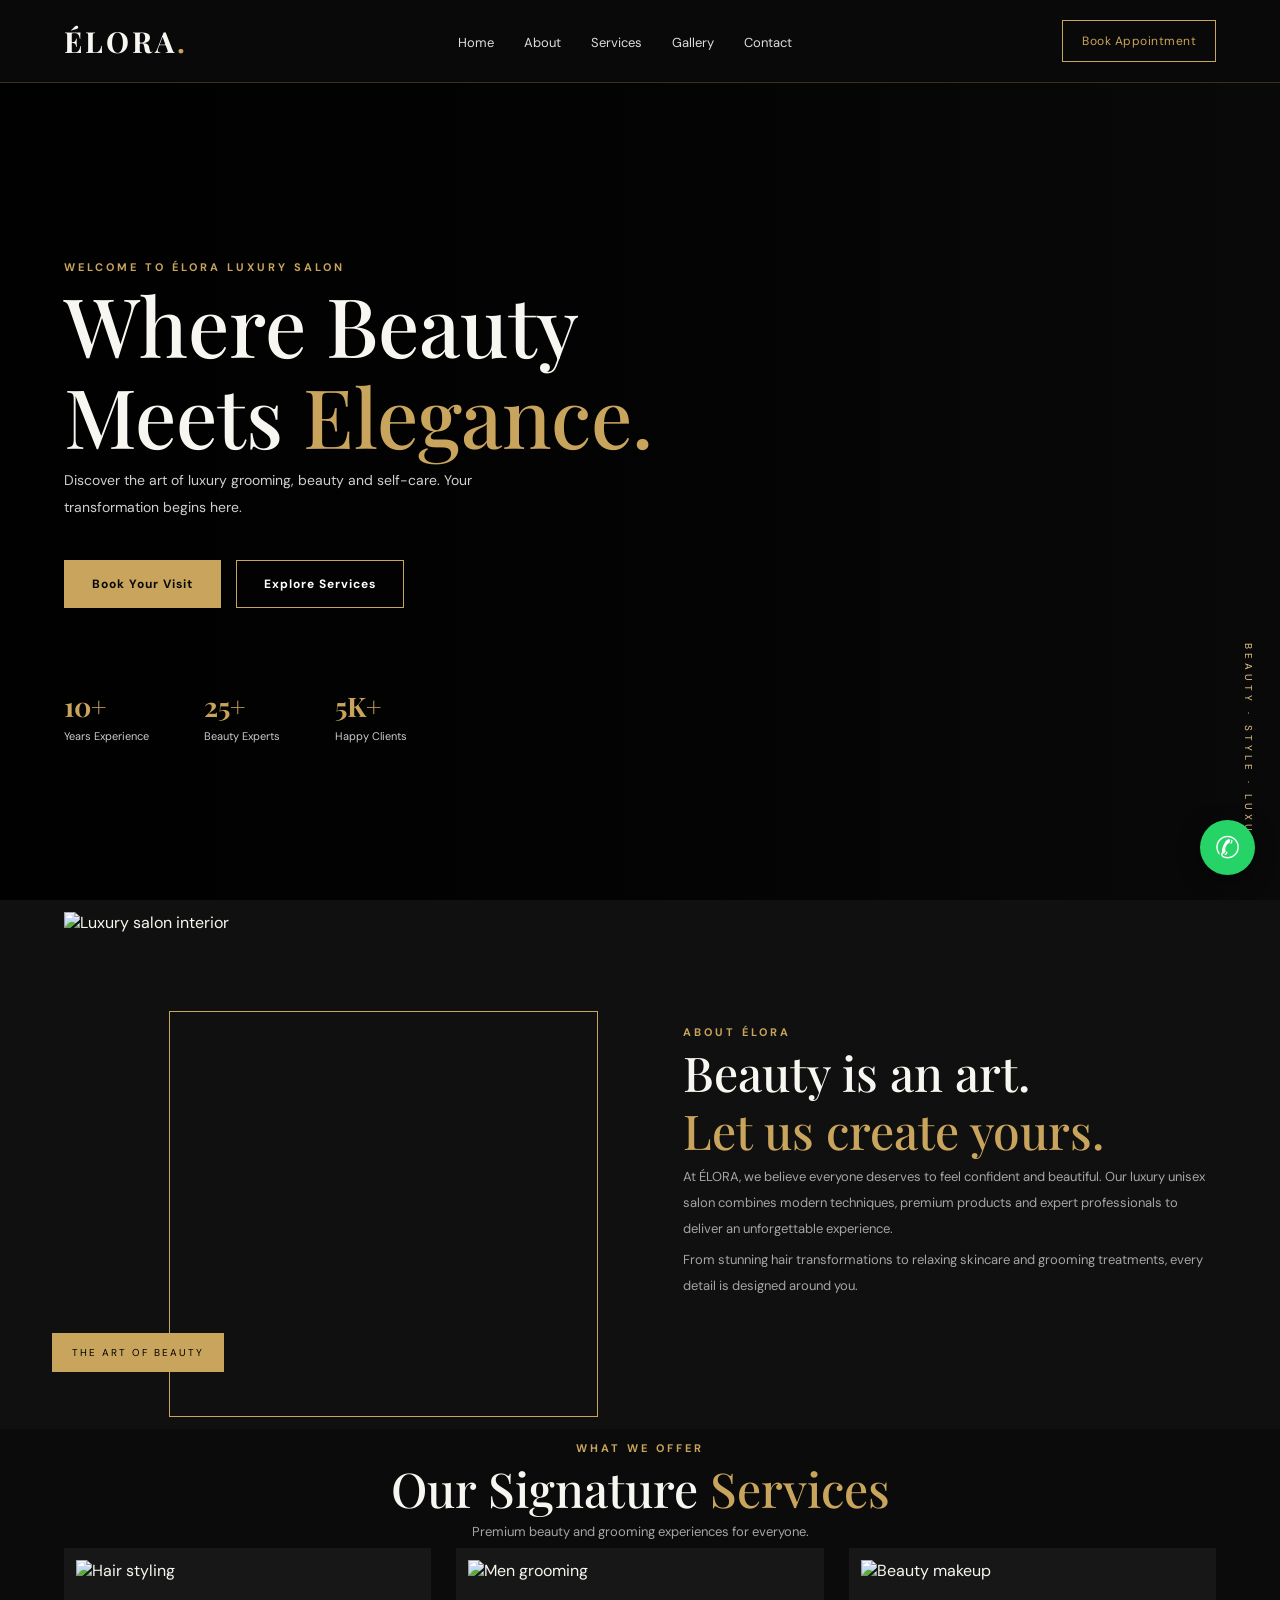
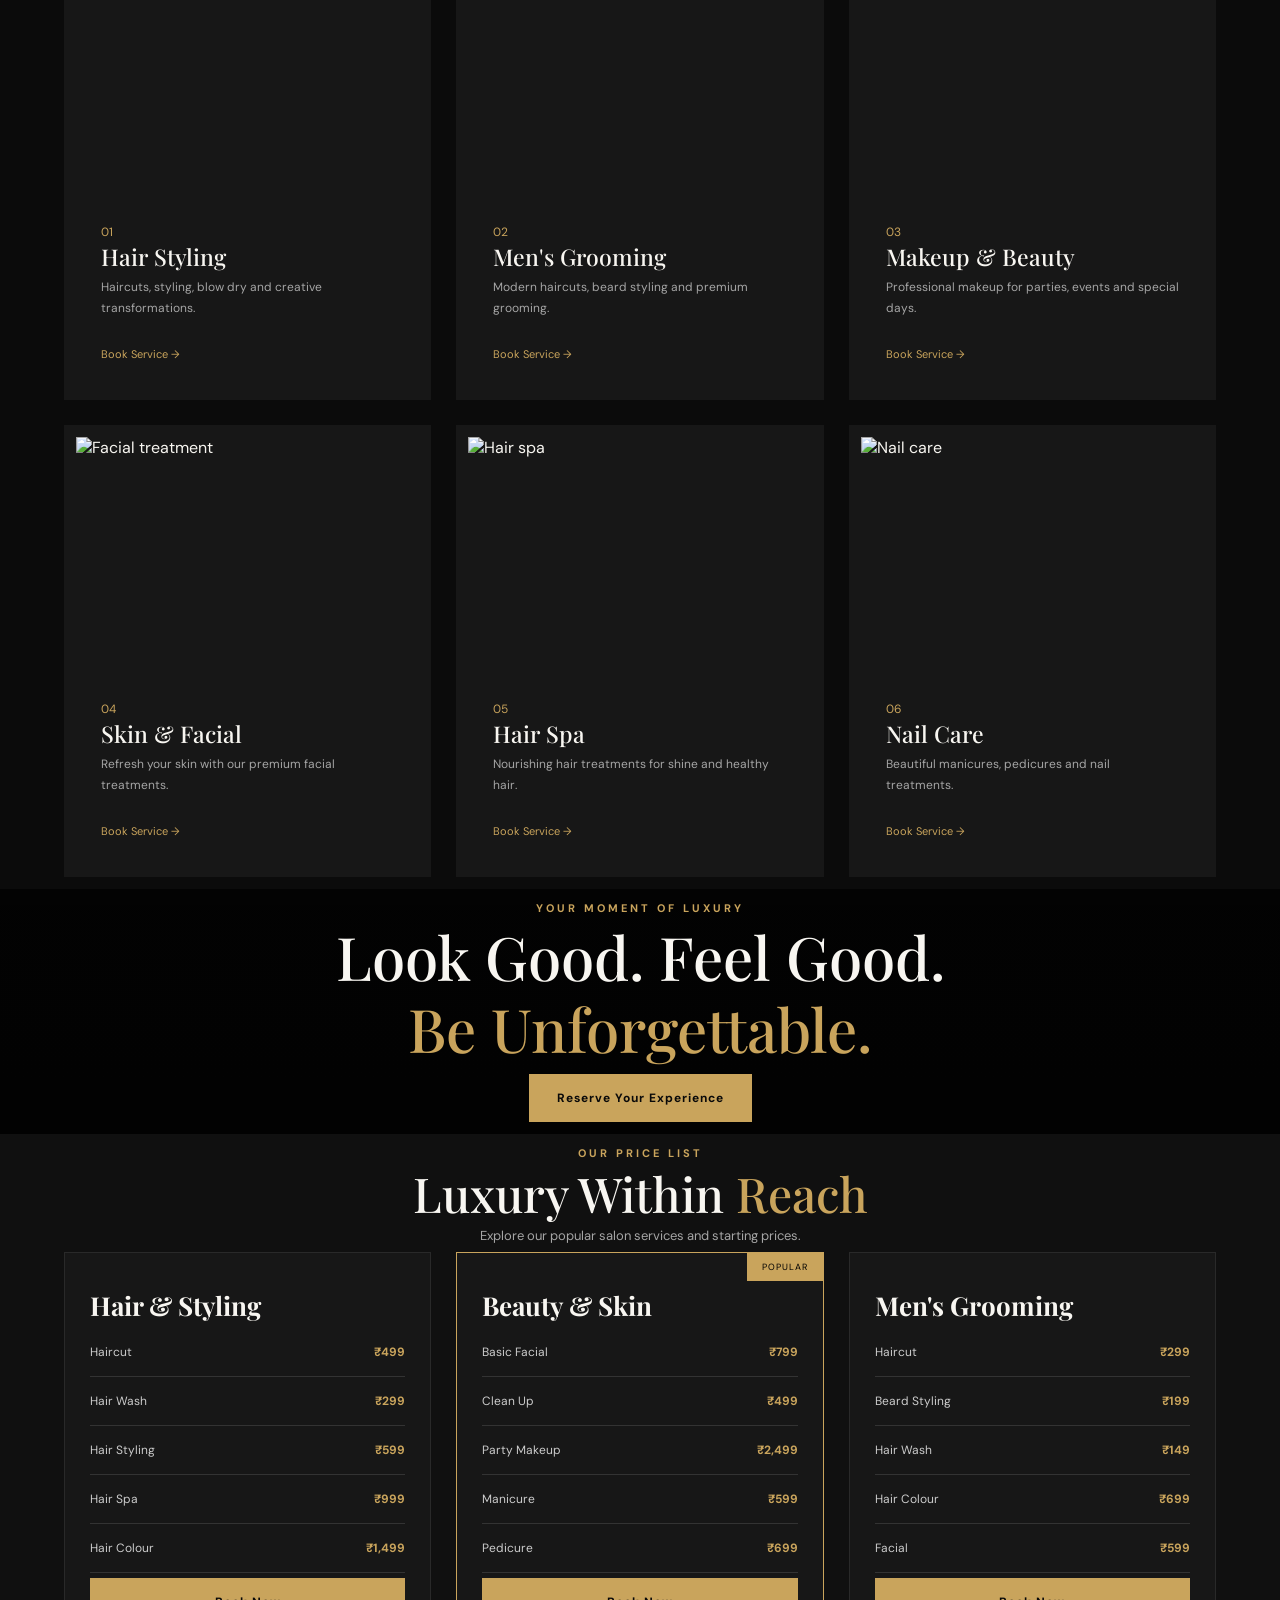
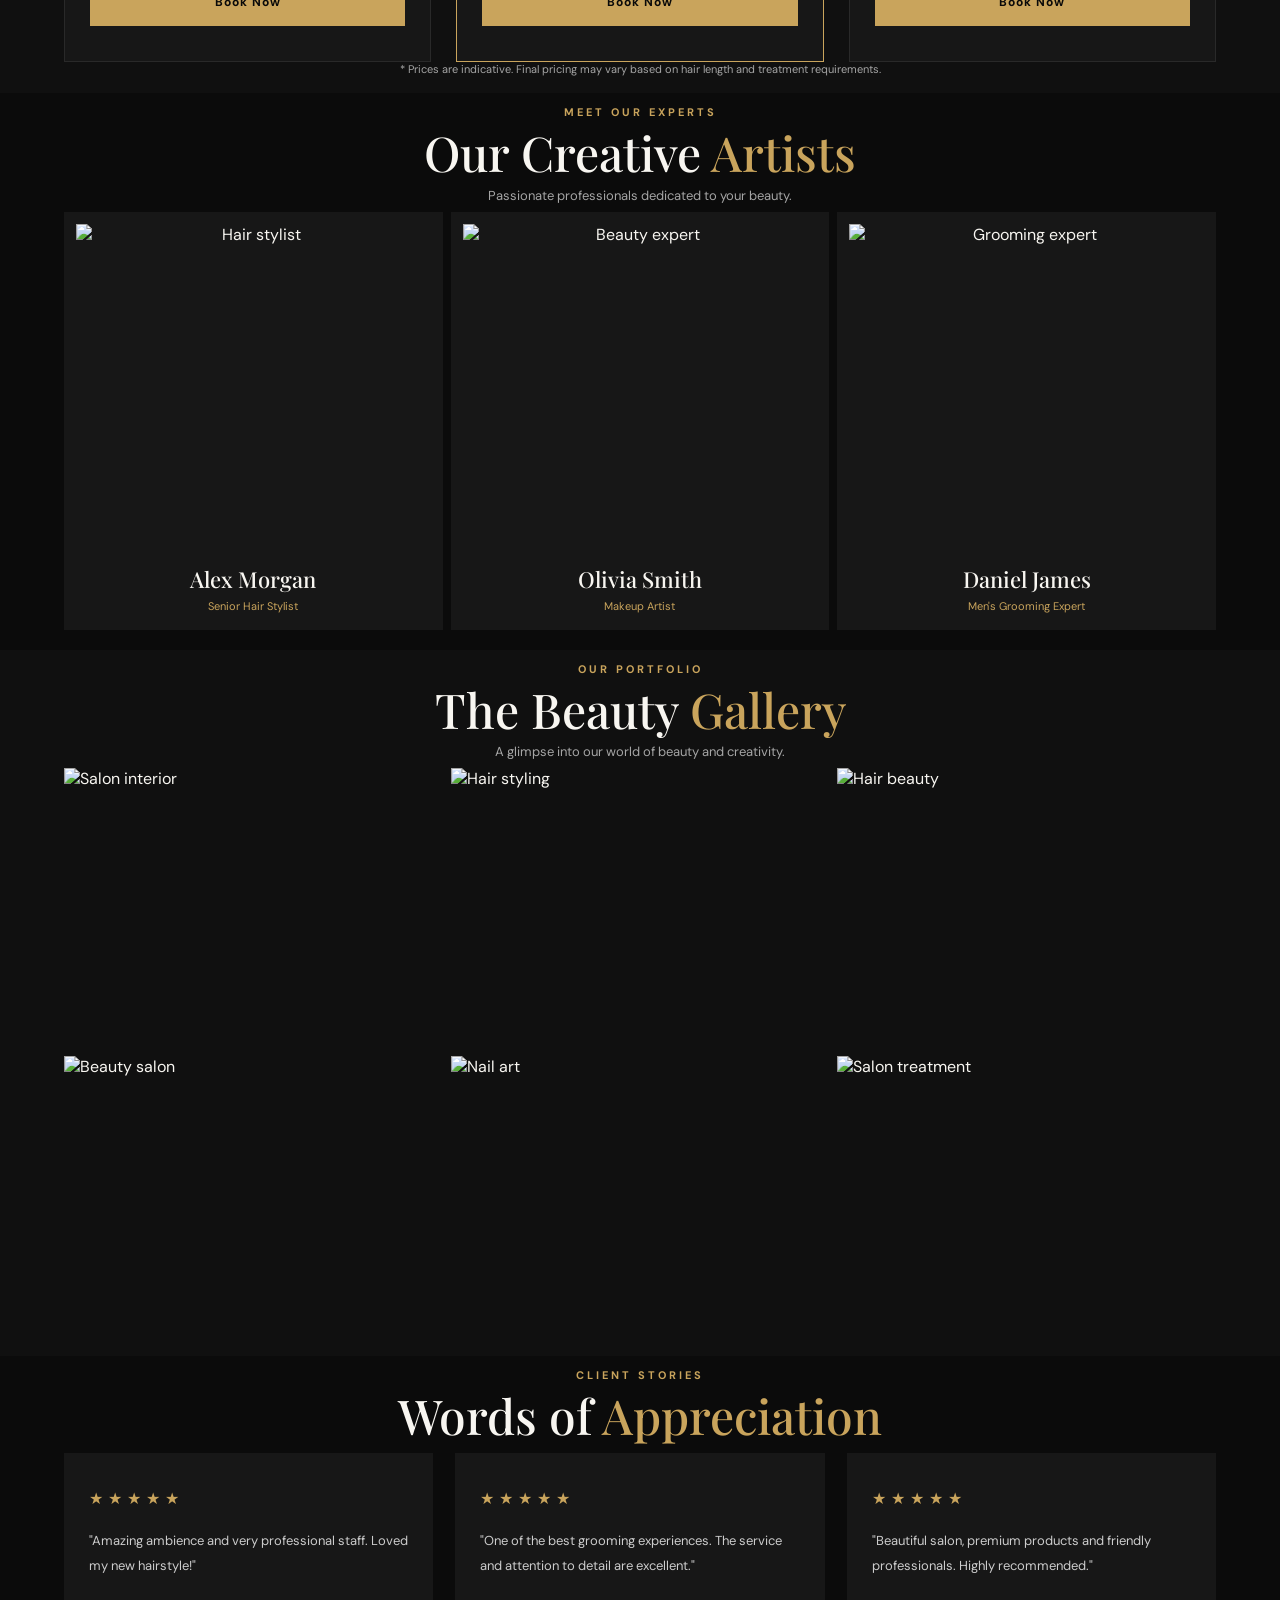
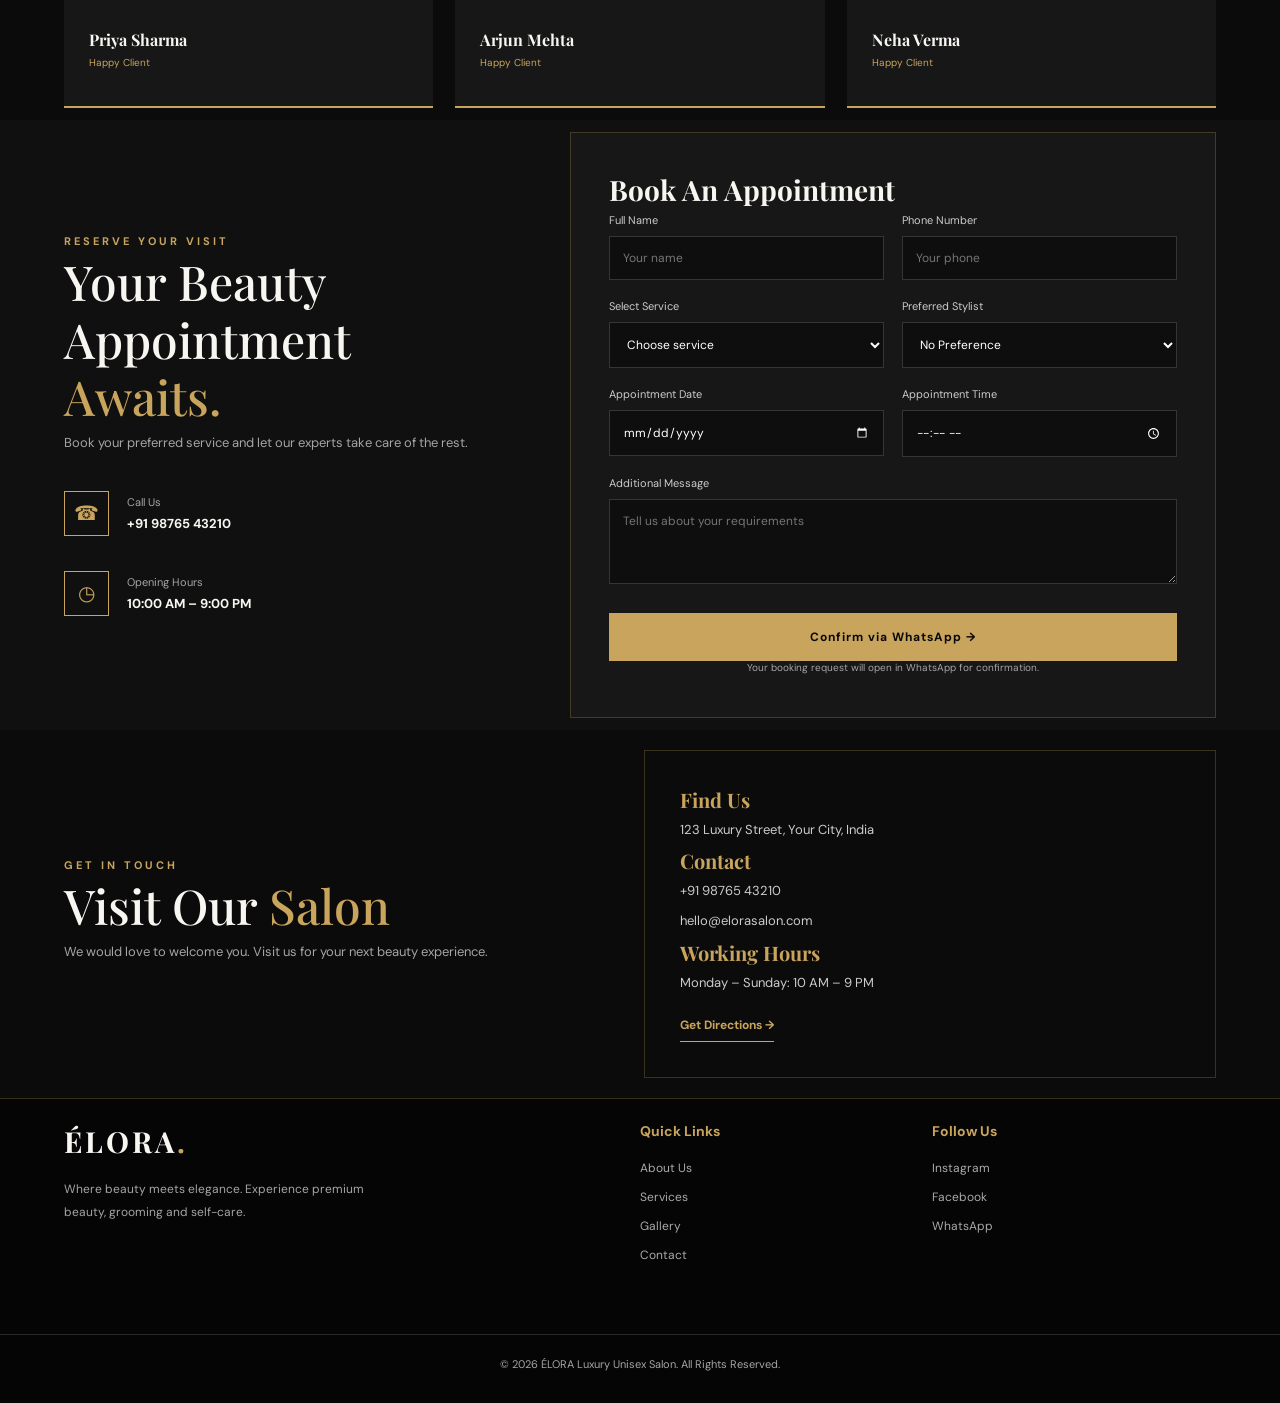
==== commit 37dd340c: "update website" ====
--- a/index.html
+++ b/index.html
@@ -411,8 +411,8 @@
             <h4>Quick Links</h4>
             <a href="about.html">About Us</a>
             <a href="service.html">Services</a>
-            <a href="#pricing">Pricing</a>
             <a href="gallery.html">Gallery</a>
+            <a href="contact.html">Contact</a>
         </div>
         <div>
             <h4>Follow Us</h4>
--- a/style.css
+++ b/style.css
@@ -974,3 +974,151 @@
         right: 17px;
     }
 }
+
+/* =====================================
+   ELORA - ULTRA COMPACT SECTION SPACING
+===================================== */
+
+/* All sections */
+section,
+.section-padding {
+    padding-top: 12px !important;
+    padding-bottom: 12px !important;
+    margin-top: 0 !important;
+    margin-bottom: 0 !important;
+}
+
+/* Hero sections */
+.hero,
+.page-hero,
+.about-hero,
+.services-hero,
+.gallery-hero,
+.contact-hero,
+.appointment-hero {
+    padding-top: 25px !important;
+    padding-bottom: 12px !important;
+}
+
+/* Headings */
+.section-heading {
+    margin-top: 0 !important;
+    margin-bottom: 8px !important;
+}
+
+section h1,
+section h2,
+section h3 {
+    margin-top: 0 !important;
+    margin-bottom: 5px !important;
+}
+
+/* Paragraphs */
+section p {
+    margin-top: 0 !important;
+    margin-bottom: 5px !important;
+}
+
+/* Grid spacing */
+.services-grid,
+.gallery-grid,
+.team-grid,
+.contact-grid,
+.values-grid,
+.footer-grid {
+    gap: 8px !important;
+    margin-top: 8px !important;
+    margin-bottom: 8px !important;
+}
+
+/* Content blocks */
+.about-content,
+.story-content,
+.services-content,
+.contact-content {
+    gap: 10px !important;
+    margin-top: 5px !important;
+    margin-bottom: 5px !important;
+}
+
+/* Cards */
+.service-card,
+.team-card,
+.value-card,
+.contact-card {
+    padding: 12px !important;
+    margin: 0 !important;
+}
+
+/* Images */
+section img {
+    margin-bottom: 0 !important;
+}
+
+/* Buttons */
+section .btn {
+    margin-top: 5px !important;
+}
+
+/* Footer */
+.footer {
+    padding-top: 15px !important;
+    padding-bottom: 10px !important;
+}
+
+/* Tablet and mobile */
+@media (max-width: 768px) {
+    section,
+    .section-padding {
+        padding-top: 10px !important;
+        padding-bottom: 10px !important;
+    }
+
+    .hero,
+    .page-hero,
+    .about-hero,
+    .services-hero,
+    .gallery-hero,
+    .contact-hero,
+    .appointment-hero {
+        padding-top: 20px !important;
+        padding-bottom: 10px !important;
+    }
+
+    .section-heading {
+        margin-bottom: 6px !important;
+    }
+
+    .services-grid,
+    .gallery-grid,
+    .team-grid,
+    .contact-grid {
+        gap: 7px !important;
+    }
+
+    .service-card,
+    .team-card,
+    .value-card,
+    .contact-card {
+        padding: 10px !important;
+    }
+
+    .footer {
+        padding-top: 15px !important;
+    }
+}
+
+/* Small mobile */
+@media (max-width: 480px) {
+    section,
+    .section-padding {
+        padding-top: 8px !important;
+        padding-bottom: 8px !important;
+    }
+
+    .hero,
+    .page-hero {
+        padding-top: 15px !important;
+        padding-bottom: 8px !important;
+    }
+}
